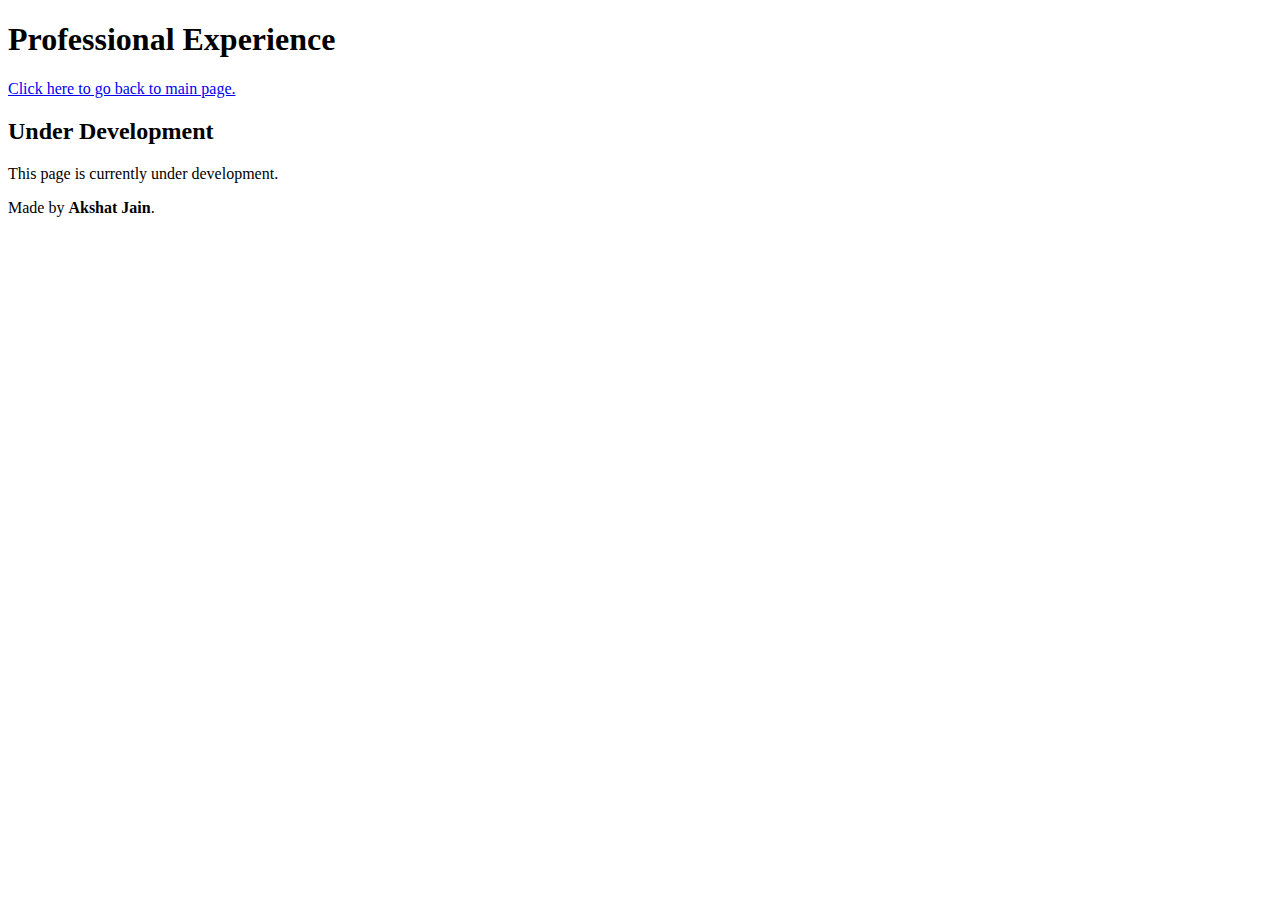
==== career/professional.html @ a20045ee "Importing HW2 Repo to new repo" ====
<!DOCTYPE html>
<html lang="en">
  <head>
    <meta charset="utf-8" />
    <meta name="description" content="Akshat Jain's Professional Experience" />
    <meta name="keywords" content="Akshat Jain, software, engineering" />
    <meta name="author" content="Akshat Jain" />
    <meta name="viewport" content="width=device-width, initial-scale=1.0" />
    <title>Professional Experience</title>
    <link href="styles/main.css" rel="stylesheet" />
  </head>
  <body>
    <header>
      <h1>Professional Experience</h1>
      <a href="../index.html">Click here to go back to main page.</a>
    </header>

    <main>
      <section>
        <h2>Under Development</h2>
        <p>This page is currently under development.</p>
      </section>
    </main>

    <footer>
      <p>Made by <b>Akshat Jain</b>.</p>
    </footer>
  </body>
</html>
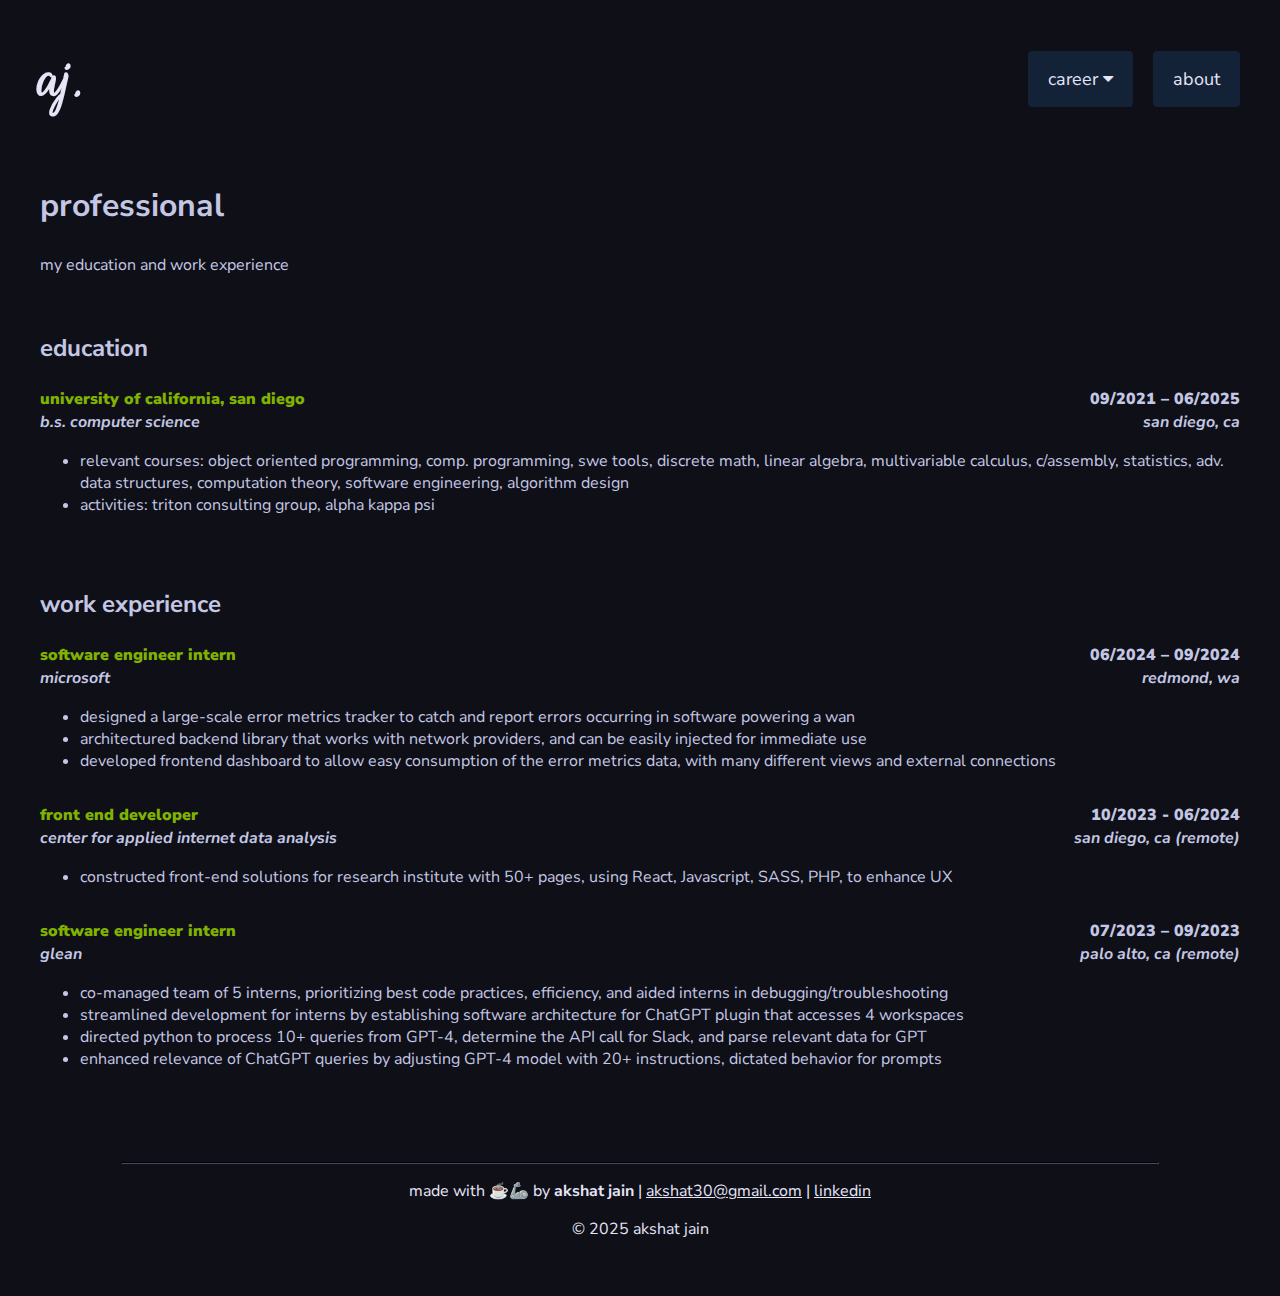
==== commit ed0fab2c: "HW3 CSS changes" ====
--- a/career/professional.html
+++ b/career/professional.html
@@ -1,29 +1,165 @@
 <!DOCTYPE html>
 <html lang="en">
   <head>
+    <!-- standard meta information-->
     <meta charset="utf-8" />
     <meta name="description" content="Akshat Jain's Professional Experience" />
     <meta name="keywords" content="Akshat Jain, software, engineering" />
     <meta name="author" content="Akshat Jain" />
     <meta name="viewport" content="width=device-width, initial-scale=1.0" />
     <title>Professional Experience</title>
-    <link href="styles/main.css" rel="stylesheet" />
+    <link href="../styles/main.css" rel="stylesheet" />
+    <link href="../styles/professional.css" rel="stylesheet" />
+    <!--Font Nunito Sans imported from Google Fonts-->
+    <link
+      href="https://fonts.googleapis.com/css2?family=Nunito+Sans:ital,opsz,wght@0,6..12,200..1000;1,6..12,200..1000&display=swap"
+      rel="stylesheet"
+    />
+    <link
+      href="https://fonts.googleapis.com/css2?family=Rouge+Script&display=swap"
+      rel="stylesheet"
+    />
+    <!--Font Awesome for dropdown carets-->
+    <link
+      rel="stylesheet"
+      href="https://cdnjs.cloudflare.com/ajax/libs/font-awesome/4.7.0/css/font-awesome.min.css"
+    />
   </head>
   <body>
     <header>
-      <h1>Professional Experience</h1>
-      <a href="../index.html">Click here to go back to main page.</a>
+      <h1><a href="/index.html">aj.</a></h1>
+      <nav>
+        <ul>
+          <li>
+            <a href="#">career <i class="fa fa-caret-down"></i></a>
+            <ul>
+              <li>
+                <a href="/career/professional.html">professional</a>
+              </li>
+              <li>
+                <a href="/career/projects.html">projects</a>
+              </li>
+            </ul>
+          </li>
+          <li>
+            <a href="/personal/about.html">about</a>
+          </li>
+        </ul>
+      </nav>
     </header>
 
     <main>
       <section>
-        <h2>Under Development</h2>
-        <p>This page is currently under development.</p>
+        <h2>professional</h2>
+        <p>my education and work experience</p>
+      </section>
+      <section>
+        <h3>education</h3>
+        <article class="prof-entry">
+          <hgroup class="prof-header">
+            <h4><strong>university of california, san diego</strong></h4>
+            <p><strong>09/2021 – 06/2025</strong></p>
+          </hgroup>
+          <div class="prof-header">
+            <p><em>b.s. computer science</em></p>
+            <p><em>san diego, ca</em></p>
+          </div>
+          <ul>
+            <li>
+              relevant courses: object oriented programming, comp. programming,
+              swe tools, discrete math, linear algebra, multivariable calculus,
+              c/assembly, statistics, adv. data structures, computation theory,
+              software engineering, algorithm design
+            </li>
+            <li>activities: triton consulting group, alpha kappa psi</li>
+          </ul>
+        </article>
+      </section>
+
+      <section>
+        <h3>work experience</h3>
+        <article class="prof-entry">
+          <hgroup class="prof-header">
+            <h4><strong>software engineer intern</strong></h4>
+            <p><strong>06/2024 – 09/2024</strong></p>
+          </hgroup>
+          <div class="prof-header">
+            <p><em>microsoft</em></p>
+            <p><em>redmond, wa</em></p>
+          </div>
+          <ul>
+            <li>
+              designed a large-scale error metrics tracker to catch and report
+              errors occurring in software powering a wan
+            </li>
+            <li>
+              architectured backend library that works with network providers,
+              and can be easily injected for immediate use
+            </li>
+            <li>
+              developed frontend dashboard to allow easy consumption of the
+              error metrics data, with many different views and external
+              connections
+            </li>
+          </ul>
+        </article>
+        <article class="prof-entry">
+          <hgroup class="prof-header">
+            <h4><strong>front end developer</strong></h4>
+            <p><strong>10/2023 - 06/2024</strong></p>
+          </hgroup>
+          <div class="prof-header">
+            <p><em>center for applied internet data analysis</em></p>
+            <p><em>san diego, ca (remote)</em></p>
+          </div>
+          <ul>
+            <li>
+              constructed front-end solutions for research institute with 50+
+              pages, using React, Javascript, SASS, PHP, to enhance UX
+            </li>
+          </ul>
+        </article>
+        <article class="prof-entry">
+          <hgroup class="prof-header">
+            <h4><strong>software engineer intern</strong></h4>
+            <p><strong>07/2023 – 09/2023</strong></p>
+          </hgroup>
+          <div class="prof-header">
+            <p><em>glean</em></p>
+            <p><em>palo alto, ca (remote)</em></p>
+          </div>
+          <ul>
+            <li>
+              co-managed team of 5 interns, prioritizing best code practices,
+              efficiency, and aided interns in debugging/troubleshooting
+            </li>
+            <li>
+              streamlined development for interns by establishing software
+              architecture for ChatGPT plugin that accesses 4 workspaces
+            </li>
+            <li>
+              directed python to process 10+ queries from GPT-4, determine the
+              API call for Slack, and parse relevant data for GPT
+            </li>
+            <li>
+              enhanced relevance of ChatGPT queries by adjusting GPT-4 model
+              with 20+ instructions, dictated behavior for prompts
+            </li>
+          </ul>
+        </article>
       </section>
     </main>
 
     <footer>
-      <p>Made by <b>Akshat Jain</b>.</p>
+      <hr />
+      <p>
+        made with ☕️🦾 by <strong>akshat jain</strong> |
+        <a href="mailto:akshat30@gmail.com">akshat30@gmail.com</a> |
+        <a href="https://www.linkedin.com/in/akshatja1n/" target="_blank"
+          >linkedin</a
+        >
+      </p>
+      <p>&copy; 2025 akshat jain</p>
     </footer>
   </body>
 </html>
--- a/styles/main.css
+++ b/styles/main.css
@@ -0,0 +1,164 @@
+/* css for all files */
+
+:root {
+  /* my defined colors: */
+  --primary-color: #132237;
+  --background-color: #0f0f17;
+  --text-color: #c3c7e4;
+  --white-color: #e5e5f7;
+  --hover-color: #2a3059;
+  --dropdown-bg: #161a2f;
+  --dropdown-hover: #272c4a;
+  --card-background: #132237;
+
+  /* using color() and color-mix() for some more vibrant colors */
+  --green-accent: color(srgb 0.5 0.7 0);
+  --special-hyperlink: color-mix(in srgb, cyan 60%, white 40%);
+}
+
+/* body, resetting margin, padding and setting colors/structure */
+body {
+  font-family: 'Nunito Sans', sans-serif; /* imported from google fonts */
+  margin: 0;
+  padding: 0;
+  background-color: var(--background-color, black);
+  color: var(--text-color, white);
+  display: flex;
+  flex-direction: column;
+  align-items: center;
+}
+
+/* header content */
+header {
+  width: 100%;
+  background-color: var(--background-color, black);
+  color: var(--white-color, white);
+  padding: 1.25rem 2.5rem;
+  box-sizing: border-box;
+  display: flex;
+  justify-content: space-between;
+  align-items: center;
+}
+
+@keyframes rotate-header-aj {
+  0% {
+    transform: rotate(0deg);
+  }
+  100% {
+    transform: rotate(360deg);
+  }
+}
+
+header h1 a {
+  font-family: 'Rouge Script', serif; /* imported from google fonts, only for the text aj.*/
+  text-decoration: none;
+  font-size: 2em;
+  color: var(--white-color, white);
+  display: inline-block;
+  transition: transform 0.3s ease-in-out;
+}
+
+header h1 a:hover {
+  animation: rotate-header-aj 2s linear infinite;
+}
+
+/* nav, as a part of the header */
+nav {
+  display: flex;
+  justify-content: center;
+}
+
+nav ul {
+  list-style: none;
+  padding: 0;
+  margin: 0;
+  display: flex;
+  gap: 1.25rem;
+}
+
+nav ul li {
+  position: relative;
+  display: inline-block;
+}
+
+nav ul li a {
+  display: block;
+  padding: 1rem 1.25rem;
+  text-decoration: none;
+  font-size: large;
+  background: var(--primary-color, blue);
+  color: var(--white-color, white);
+  border-radius: 0.25rem;
+  transition: background 0.5s ease;
+}
+
+nav ul li a:hover {
+  background: var(--hover-color);
+}
+
+nav ul li ul {
+  display: none;
+  position: absolute;
+  top: 100%;
+  left: 0;
+  margin-top: 2px;
+  background: var(--dropdown-bg, blue);
+  list-style: none;
+  padding: 0;
+  border-radius: 0.25rem;
+}
+
+nav ul li:hover ul {
+  display: block;
+}
+
+nav ul li ul li a {
+  display: block;
+  padding: 0.5rem 1.25rem;
+  color: var(--text-color, white);
+  background: var(--dropdown-bg, blue);
+  width: 7rem;
+}
+
+nav ul li ul li a:hover {
+  background: var(--dropdown-hover, blue);
+}
+
+main {
+  display: grid;
+  grid-template-columns: 1fr;
+  gap: 1rem;
+  width: 100%;
+}
+
+section {
+  padding: 0 2.5rem;
+  border-radius: 0.5rem;
+}
+
+h2 {
+  font-size: 2em;
+}
+
+h3 {
+  font-size: 1.5em;
+}
+
+footer {
+  width: 90%;
+  height: 10dvh;
+  background: var(--background-color, black);
+  color: var(--white-color, white);
+  text-align: center;
+  padding: 0.75rem 0.75rem;
+  margin: 2.5rem 0;
+}
+
+footer hr {
+  width: 90%;
+  border-color: var(--background-color);
+}
+
+footer a {
+  color: var(--white-color, white);
+}
--- a/styles/professional.css
+++ b/styles/professional.css
@@ -0,0 +1,35 @@
+/* css for professional.html */
+
+.prof-entry {
+  display: flex;
+  flex-direction: column;
+  margin-top: 0.5em;
+  margin-bottom: 1em;
+  gap: 1px;
+}
+
+.prof-entry p {
+  margin: 0.5em 0em;
+}
+
+.prof-header {
+  display: flex;
+  justify-content: space-between;
+  font-weight: bold;
+}
+
+.prof-header h4 {
+  margin: 0;
+  color: var(--green-accent, green);
+}
+
+.prof-header p {
+  margin: 0;
+}
+
+/* phone */
+@media (max-width: 768px) {
+  .prof-header {
+    flex-direction: column;
+  }
+}
